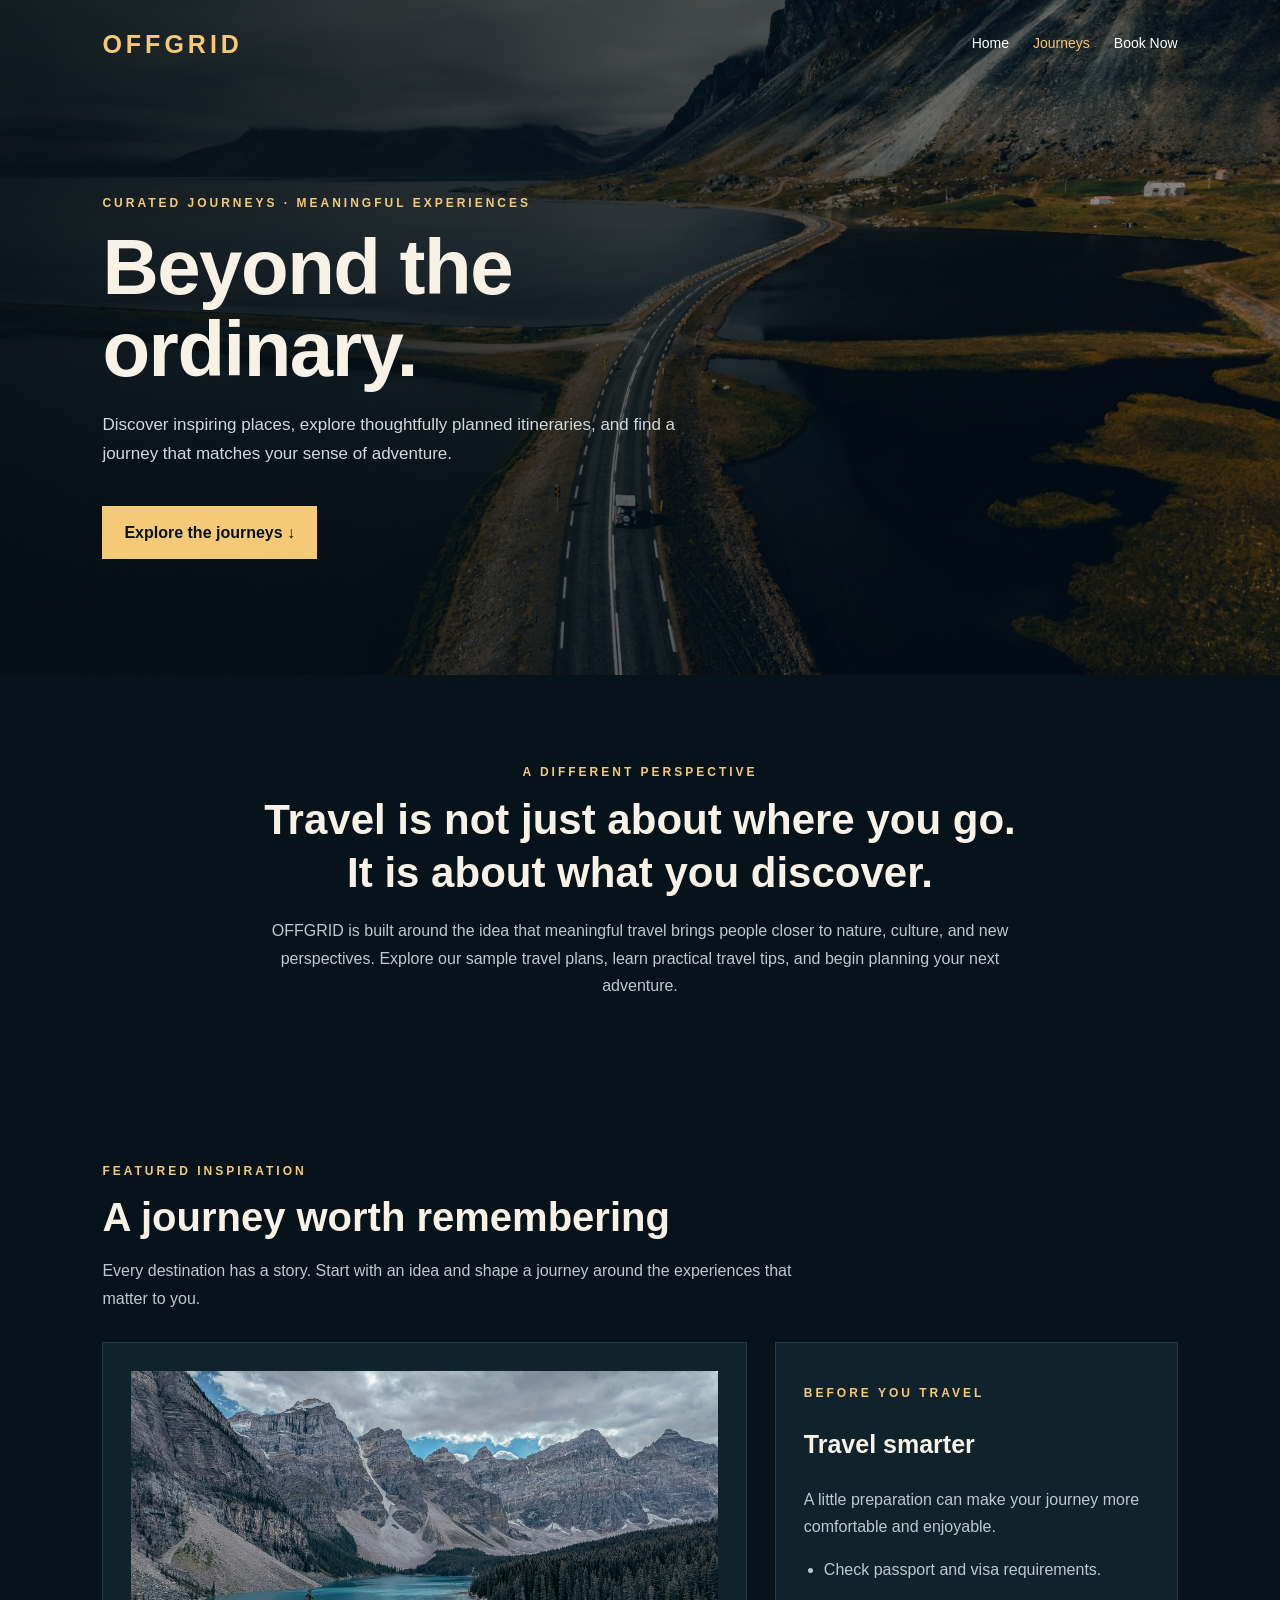
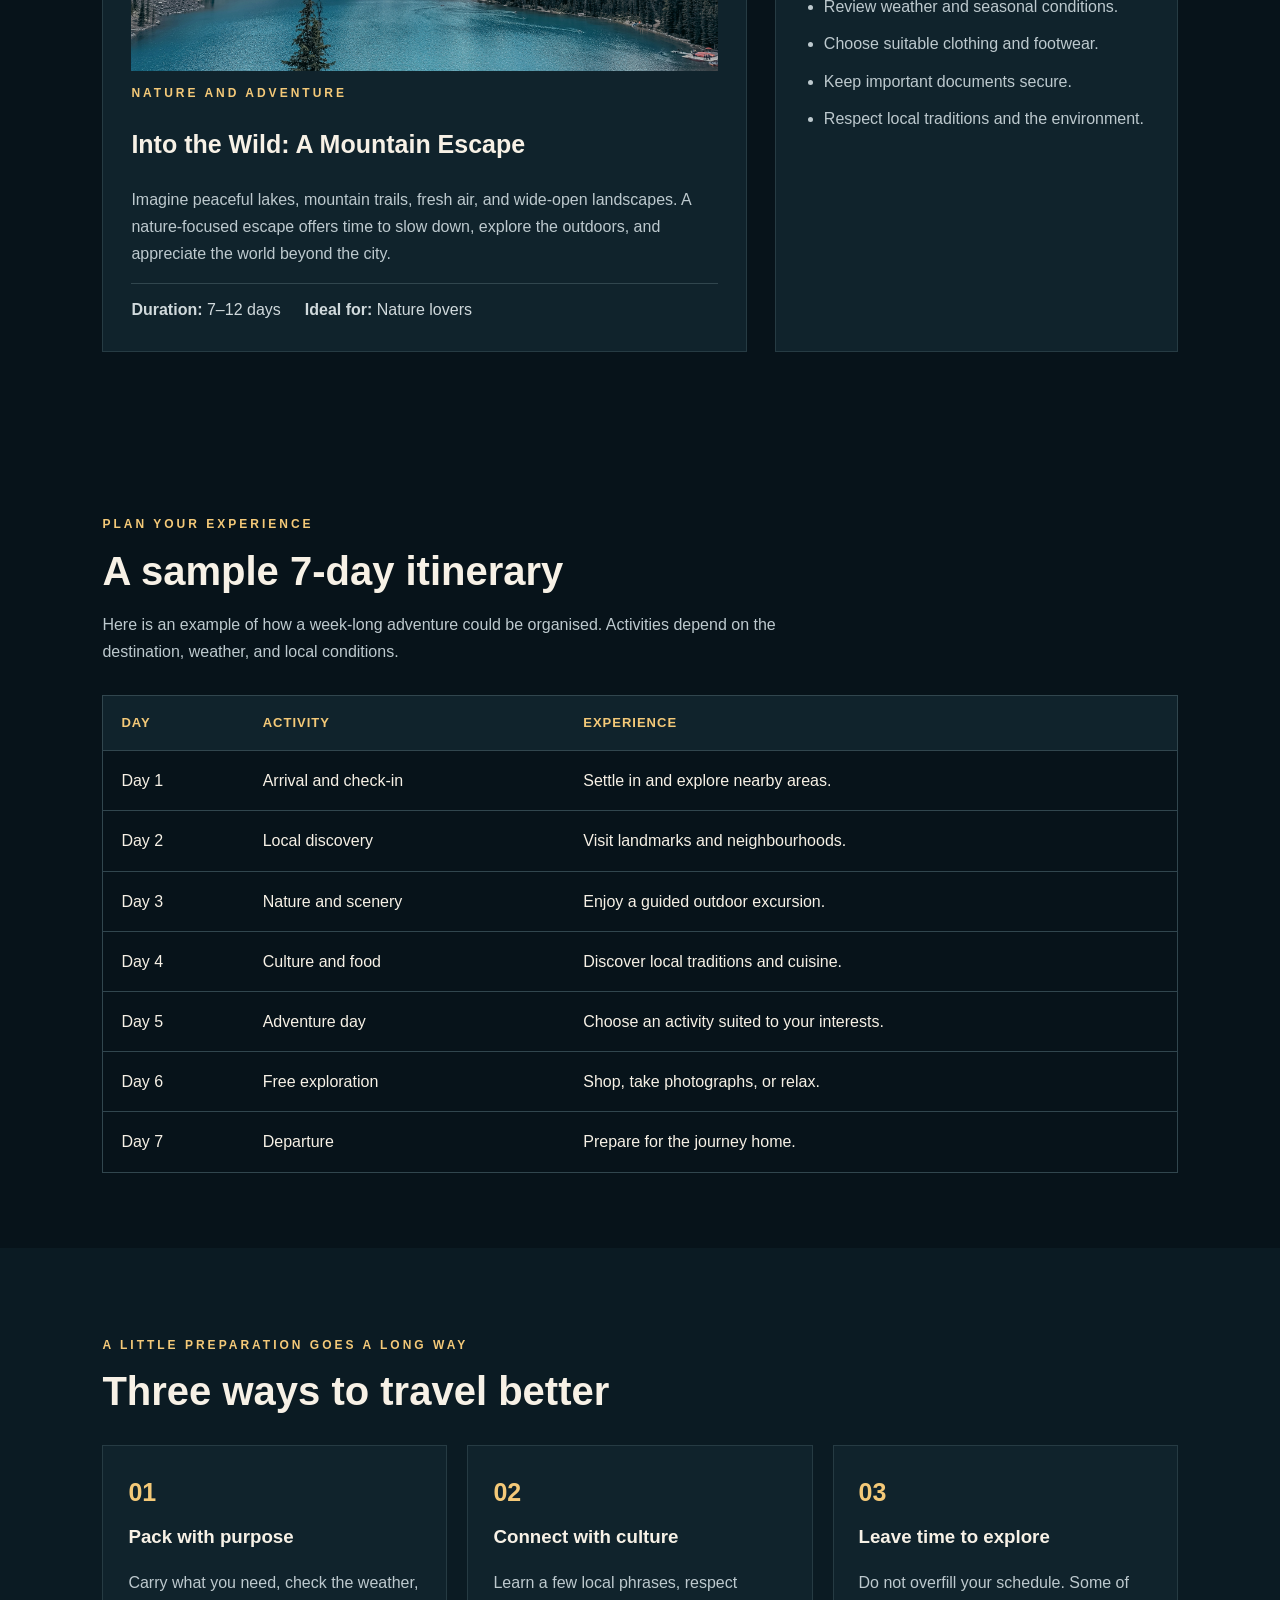
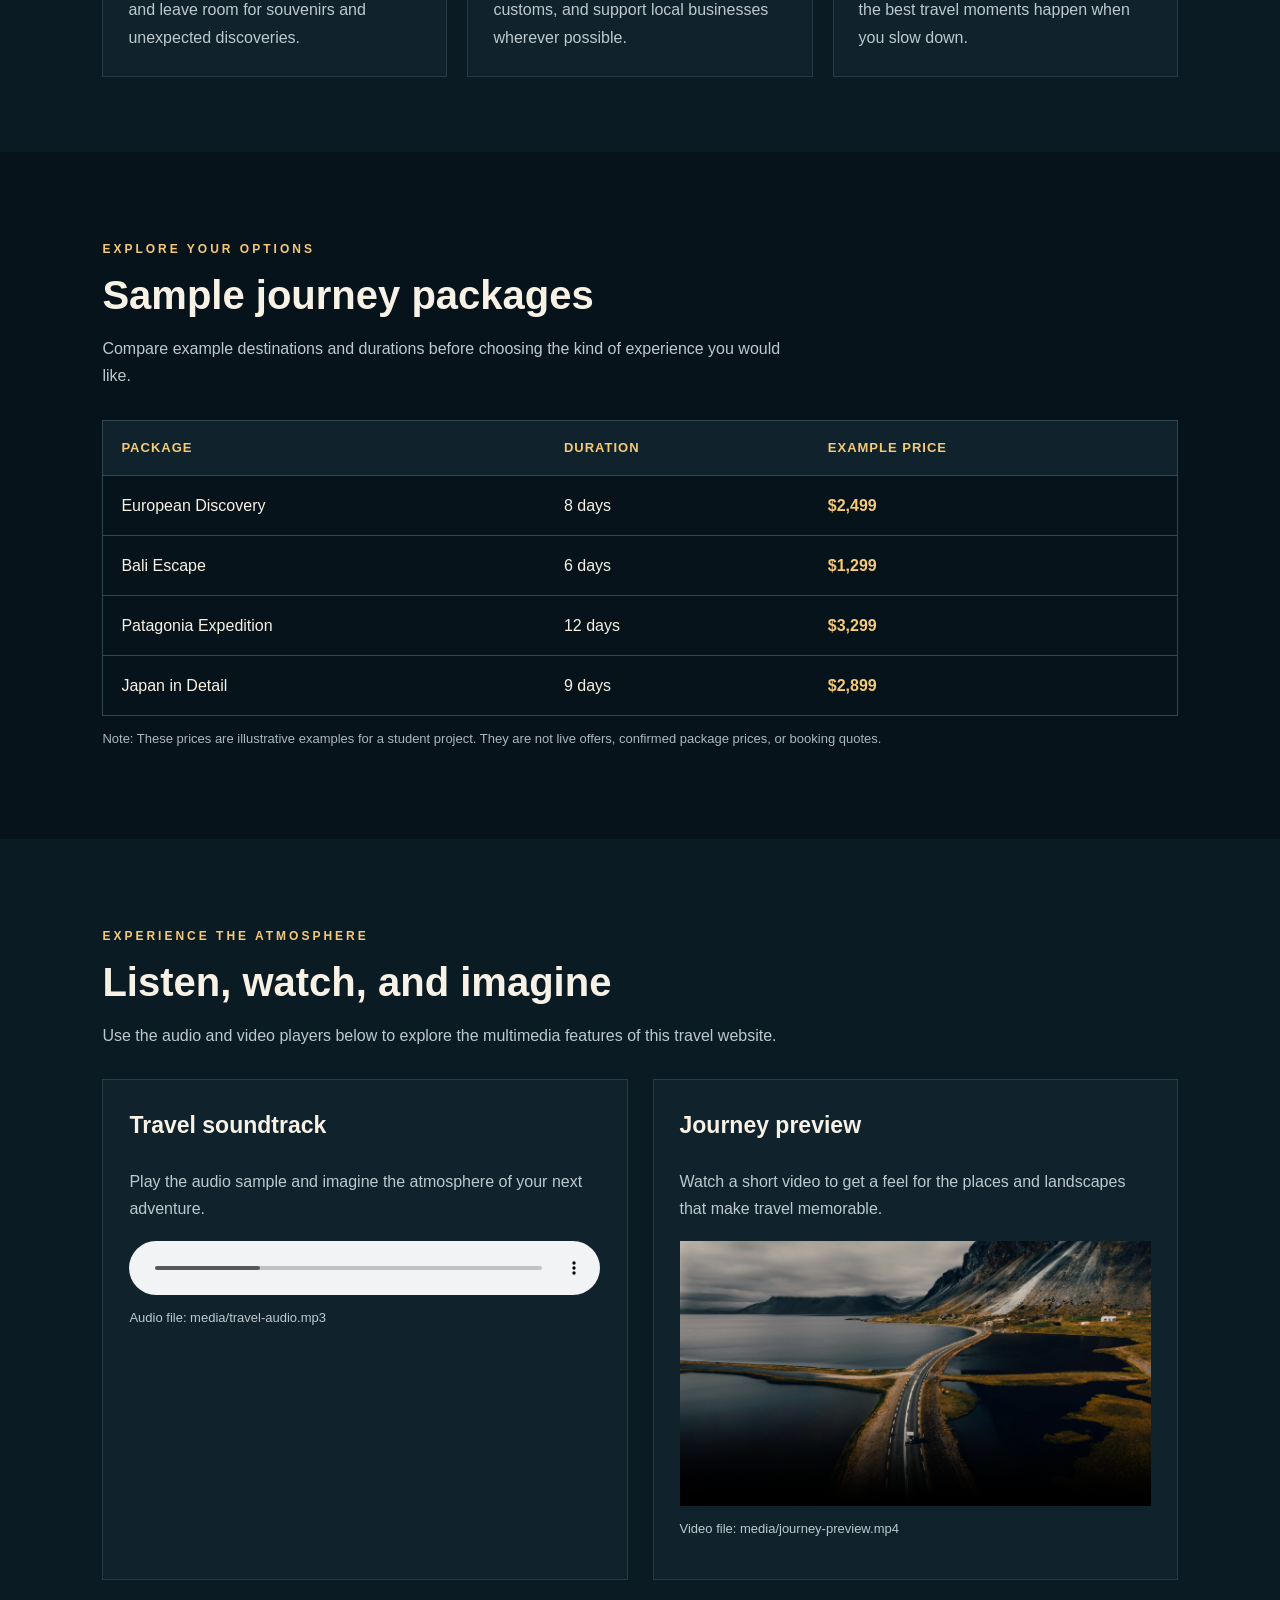
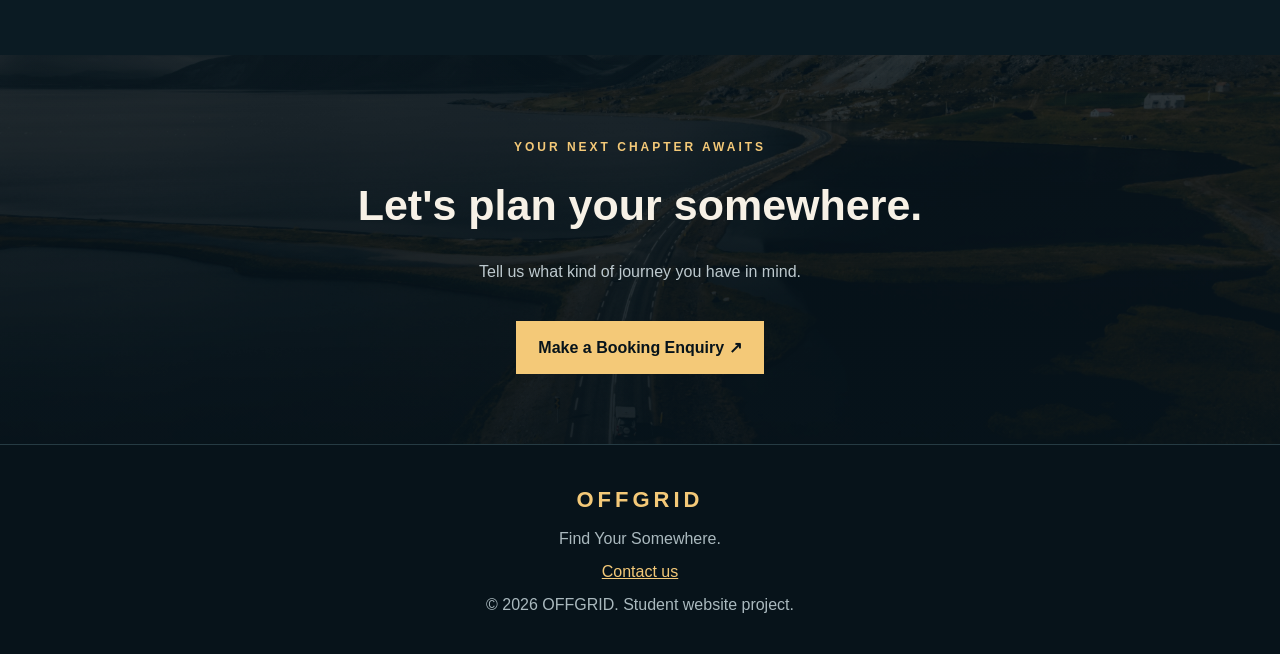
==== information.html @ f434544b "Upload OFFGRID website" ====
<!DOCTYPE html>
<html lang="en">
<head>
  <meta charset="UTF-8">
  <meta name="viewport" content="width=device-width, initial-scale=1.0">
  <meta name="description" content="Explore OFFGRID travel itineraries, destination guides, sample prices, and travel inspiration.">
  <title>OFFGRID | Curated Journeys</title>

  <style>
    /* ===== GENERAL STYLES ===== */
    * {
      box-sizing: border-box;
    }

    html {
      scroll-behavior: smooth;
    }

    body {
      margin: 0;
      background: #07131a;
      color: #f7f1e6;
      font-family: Arial, sans-serif;
      line-height: 1.7;
    }

    img {
      display: block;
      max-width: 100%;
    }

    a {
      color: #f4c978;
    }

    a:focus-visible,
    button:focus-visible,
    audio:focus-visible,
    video:focus-visible {
      outline: 2px solid #f4c978;
      outline-offset: 4px;
    }

    .container {
      width: min(1100px, 84%);
      margin-inline: auto;
    }

    .eyebrow {
      color: #f4c978;
      font-size: 12px;
      font-weight: bold;
      letter-spacing: 3px;
      text-transform: uppercase;
    }

    .muted {
      color: #bdc9ce;
    }

    .section {
      padding: 75px 0;
    }

    .section-heading {
      max-width: 700px;
      margin-bottom: 30px;
    }

    .section-heading h2 {
      margin: 8px 0 12px;
      font-size: clamp(28px, 4vw, 40px);
      line-height: 1.2;
    }

    /* ===== HEADER AND NAVIGATION ===== */
    .site-header {
      position: absolute;
      z-index: 5;
      top: 0;
      left: 0;
      width: 100%;
      padding: 23px 8%;
      display: flex;
      justify-content: space-between;
      align-items: center;
      gap: 24px;
    }

    .brand {
      color: #f4c978;
      text-decoration: none;
      font-size: 25px;
      font-weight: bold;
      letter-spacing: 4px;
      white-space: nowrap;
    }

    .main-nav {
      display: flex;
      flex-wrap: wrap;
      gap: 24px;
    }

    .main-nav a {
      color: #ffffff;
      text-decoration: none;
      font-size: 14px;
      transition: color 0.2s ease;
    }

    .main-nav a:hover,
    .main-nav a.active {
      color: #f4c978;
    }

    /* ===== HERO ===== */
    .hero {
      min-height: 570px;
      min-height: 75svh;
      padding: 140px 8% 75px;
      display: flex;
      align-items: center;
      background:
        linear-gradient(90deg, rgba(4, 15, 21, 0.92), rgba(4, 15, 21, 0.35)),
        url("media/hero.jpg") center / cover no-repeat;
    }

    .hero-content {
      width: min(720px, 100%);
    }

    .hero h1 {
      max-width: 700px;
      margin: 12px 0 20px;
      font-size: clamp(42px, 7vw, 78px);
      line-height: 1.06;
      letter-spacing: -1.5px;
    }

    .hero-description {
      max-width: 580px;
      color: #d0d9dc;
      font-size: 17px;
    }

    .button-link {
      display: inline-block;
      margin-top: 20px;
      padding: 13px 22px;
      background: #f4c978;
      color: #07131a;
      font-weight: bold;
      text-decoration: none;
      transition: background 0.2s ease;
    }

    .button-link:hover {
      background: #ffdc9b;
    }

    /* ===== INTRODUCTION ===== */
    .intro {
      text-align: center;
    }

    .intro h2 {
      max-width: 780px;
      margin: 12px auto;
      font-size: clamp(28px, 4vw, 42px);
      line-height: 1.25;
    }

    .intro p:last-child {
      max-width: 760px;
      margin: 18px auto 0;
    }

    /* ===== FEATURED JOURNEY ===== */
    .feature-layout {
      display: grid;
      grid-template-columns: minmax(0, 1.6fr) minmax(240px, 1fr);
      gap: 28px;
      align-items: stretch;
    }

    .feature-card,
    .travel-notes {
      min-width: 0;
      padding: 28px;
      background: #10232c;
      border: 1px solid #263b43;
    }

    .feature-card img {
      width: 100%;
      height: 300px;
      object-fit: cover;
    }

    .feature-card h3,
    .travel-notes h3 {
      font-size: 25px;
      line-height: 1.3;
    }

    .feature-details {
      display: flex;
      flex-wrap: wrap;
      gap: 12px 24px;
      padding-top: 12px;
      border-top: 1px solid #31464e;
      color: #d0d9dc;
    }

    .travel-notes ul {
      padding-left: 20px;
    }

    .travel-notes li {
      margin-bottom: 10px;
      color: #bdc9ce;
    }

    /* ===== ITINERARY TABLE ===== */
    .table-wrap {
      width: 100%;
      overflow-x: auto;
      border: 1px solid #31464e;
    }

    table {
      width: 100%;
      border-collapse: collapse;
      text-align: left;
    }

    .itinerary-table {
      min-width: 580px;
    }

    th,
    td {
      padding: 16px 18px;
      border-bottom: 1px solid #31464e;
    }

    th {
      background: #10232c;
      color: #f4c978;
      font-size: 13px;
      letter-spacing: 1px;
      text-transform: uppercase;
    }

    tbody tr:last-child td {
      border-bottom: none;
    }

    tbody tr:hover {
      background: #10232c;
    }

    /* ===== TRAVEL TIPS ===== */
    .tips-section {
      background: #0b1b23;
    }

    .tips-grid {
      display: grid;
      grid-template-columns: repeat(3, minmax(0, 1fr));
      gap: 20px;
    }

    .tip-card {
      padding: 25px;
      background: #10232c;
      border: 1px solid #263b43;
    }

    .tip-number {
      color: #f4c978;
      font-size: 25px;
      font-weight: bold;
    }

    .tip-card h3 {
      margin: 8px 0;
    }

    .tip-card p {
      margin-bottom: 0;
      color: #bdc9ce;
    }

    /* ===== SAMPLE PACKAGE PRICES ===== */
    .price-table {
      min-width: 540px;
    }

    .price {
      color: #f4c978;
      font-weight: bold;
      white-space: nowrap;
    }

    .price-note {
      color: #aab9be;
      font-size: 13px;
      margin-top: 12px;
    }

    /* ===== MULTIMEDIA ===== */
    .media-section {
      background: #0b1b23;
    }

    .media-grid {
      display: grid;
      grid-template-columns: repeat(2, minmax(0, 1fr));
      gap: 25px;
    }

    .media-card {
      min-width: 0;
      padding: 26px;
      background: #10232c;
      border: 1px solid #263b43;
    }

    .media-card h3 {
      margin-top: 0;
      font-size: 23px;
    }

    .media-card p {
      color: #bdc9ce;
    }

    audio,
    video {
      display: block;
      width: 100%;
      max-width: 100%;
      margin-top: 18px;
    }

    video {
      aspect-ratio: 16 / 9;
      background: #000000;
      object-fit: contain;
    }

    /* ===== FINAL CALL TO ACTION ===== */
    .booking-banner {
      padding: 70px 8%;
      text-align: center;
      background:
        linear-gradient(rgba(7, 19, 26, 0.82), rgba(7, 19, 26, 0.92)),
        url("media/hero.jpg") center / cover no-repeat;
    }

    .booking-banner h2 {
      margin: 12px 0;
      font-size: clamp(30px, 4vw, 43px);
    }

    .booking-banner p:not(.eyebrow) {
      color: #bdc9ce;
    }

    /* ===== FOOTER ===== */
    .site-footer {
      padding: 30px 8%;
      text-align: center;
      border-top: 1px solid #263b43;
      color: #aab9be;
    }

    .footer-brand {
      color: #f4c978;
      font-size: 22px;
      font-weight: bold;
      letter-spacing: 4px;
    }

    .site-footer p {
      margin: 6px 0;
    }

    /* ===== RESPONSIVE DESIGN ===== */
    @media (max-width: 800px) {
      .container {
        width: 88%;
      }

      .feature-layout {
        grid-template-columns: 1fr;
      }

      .tips-grid {
        grid-template-columns: repeat(2, minmax(0, 1fr));
      }

      .site-header {
        padding-inline: 6%;
      }

      .main-nav {
        gap: 15px;
      }
    }

    @media (max-width: 560px) {
      .site-header {
        align-items: flex-start;
        flex-direction: column;
        gap: 12px;
      }

      .main-nav {
        gap: 16px;
      }

      .hero {
        min-height: 620px;
        padding: 155px 6% 60px;
      }

      .hero h1 {
        letter-spacing: -0.5px;
      }

      .section {
        padding: 48px 0;
      }

      .tips-grid,
      .media-grid {
        grid-template-columns: 1fr;
      }

      .feature-card,
      .travel-notes,
      .media-card {
        padding: 20px;
      }

      .feature-card img {
        height: 230px;
      }

      th,
      td {
        padding: 12px;
      }

      .booking-banner {
        padding: 50px 6%;
      }
    }

    @media (prefers-reduced-motion: reduce) {
      html {
        scroll-behavior: auto;
      }

      *,
      *::before,
      *::after {
        transition-duration: 0.01ms !important;
      }
    }
  </style>
</head>

<body>

  <!-- HEADER -->
  <header class="site-header">
    <a href="index.html" class="brand">OFFGRID</a>

    <nav class="main-nav" aria-label="Main navigation">
      <a href="index.html">Home</a>
      <a href="information.html" class="active" aria-current="page">Journeys</a>
      <a href="registration.html">Book Now</a>
    </nav>
  </header>

  <main>

    <!-- HERO SECTION -->
    <section class="hero">
      <div class="hero-content">
        <p class="eyebrow">Curated journeys · Meaningful experiences</p>
        <h1>Beyond the ordinary.</h1>
        <p class="hero-description">
          Discover inspiring places, explore thoughtfully planned itineraries,
          and find a journey that matches your sense of adventure.
        </p>
        <a href="#journeys" class="button-link">Explore the journeys ↓</a>
      </div>
    </section>

    <!-- INTRODUCTION -->
    <section class="section intro">
      <div class="container">
        <p class="eyebrow">A different perspective</p>
        <h2>Travel is not just about where you go. It is about what you discover.</h2>
        <p class="muted">
          OFFGRID is built around the idea that meaningful travel brings people
          closer to nature, culture, and new perspectives. Explore our sample
          travel plans, learn practical travel tips, and begin planning your
          next adventure.
        </p>
      </div>
    </section>

    <!-- FEATURED JOURNEY AND TRAVEL ADVICE -->
    <section class="section" id="journeys">
      <div class="container">
        <div class="section-heading">
          <p class="eyebrow">Featured inspiration</p>
          <h2>A journey worth remembering</h2>
          <p class="muted">
            Every destination has a story. Start with an idea and shape a
            journey around the experiences that matter to you.
          </p>
        </div>

        <div class="feature-layout">
          <article class="feature-card">
            <img
              src="media/banff.jpg"
              alt="Mountain peaks and a beautiful alpine lake"
              loading="lazy"
            >

            <p class="eyebrow">Nature and adventure</p>
            <h3>Into the Wild: A Mountain Escape</h3>

            <p class="muted">
              Imagine peaceful lakes, mountain trails, fresh air, and wide-open
              landscapes. A nature-focused escape offers time to slow down,
              explore the outdoors, and appreciate the world beyond the city.
            </p>

            <div class="feature-details">
              <span><strong>Duration:</strong> 7–12 days</span>
              <span><strong>Ideal for:</strong> Nature lovers</span>
            </div>
          </article>

          <aside class="travel-notes">
            <p class="eyebrow">Before you travel</p>
            <h3>Travel smarter</h3>

            <p class="muted">
              A little preparation can make your journey more comfortable
              and enjoyable.
            </p>

            <ul>
              <li>Check passport and visa requirements.</li>
              <li>Review weather and seasonal conditions.</li>
              <li>Choose suitable clothing and footwear.</li>
              <li>Keep important documents secure.</li>
              <li>Respect local traditions and the environment.</li>
            </ul>
          </aside>
        </div>
      </div>
    </section>

    <!-- ITINERARY -->
    <section class="section">
      <div class="container">
        <div class="section-heading">
          <p class="eyebrow">Plan your experience</p>
          <h2>A sample 7-day itinerary</h2>
          <p class="muted">
            Here is an example of how a week-long adventure could be organised.
            Activities depend on the destination, weather, and local conditions.
          </p>
        </div>

        <div class="table-wrap">
          <table class="itinerary-table">
            <thead>
              <tr>
                <th scope="col">Day</th>
                <th scope="col">Activity</th>
                <th scope="col">Experience</th>
              </tr>
            </thead>

            <tbody>
              <tr>
                <td>Day 1</td>
                <td>Arrival and check-in</td>
                <td>Settle in and explore nearby areas.</td>
              </tr>
              <tr>
                <td>Day 2</td>
                <td>Local discovery</td>
                <td>Visit landmarks and neighbourhoods.</td>
              </tr>
              <tr>
                <td>Day 3</td>
                <td>Nature and scenery</td>
                <td>Enjoy a guided outdoor excursion.</td>
              </tr>
              <tr>
                <td>Day 4</td>
                <td>Culture and food</td>
                <td>Discover local traditions and cuisine.</td>
              </tr>
              <tr>
                <td>Day 5</td>
                <td>Adventure day</td>
                <td>Choose an activity suited to your interests.</td>
              </tr>
              <tr>
                <td>Day 6</td>
                <td>Free exploration</td>
                <td>Shop, take photographs, or relax.</td>
              </tr>
              <tr>
                <td>Day 7</td>
                <td>Departure</td>
                <td>Prepare for the journey home.</td>
              </tr>
            </tbody>
          </table>
        </div>
      </div>
    </section>

    <!-- TRAVEL TIPS -->
    <section class="section tips-section">
      <div class="container">
        <div class="section-heading">
          <p class="eyebrow">A little preparation goes a long way</p>
          <h2>Three ways to travel better</h2>
        </div>

        <div class="tips-grid">
          <article class="tip-card">
            <span class="tip-number">01</span>
            <h3>Pack with purpose</h3>
            <p>
              Carry what you need, check the weather, and leave room for
              souvenirs and unexpected discoveries.
            </p>
          </article>

          <article class="tip-card">
            <span class="tip-number">02</span>
            <h3>Connect with culture</h3>
            <p>
              Learn a few local phrases, respect customs, and support local
              businesses wherever possible.
            </p>
          </article>

          <article class="tip-card">
            <span class="tip-number">03</span>
            <h3>Leave time to explore</h3>
            <p>
              Do not overfill your schedule. Some of the best travel moments
              happen when you slow down.
            </p>
          </article>
        </div>
      </div>
    </section>

    <!-- SAMPLE PRICING TABLE -->
    <section class="section">
      <div class="container">
        <div class="section-heading">
          <p class="eyebrow">Explore your options</p>
          <h2>Sample journey packages</h2>
          <p class="muted">
            Compare example destinations and durations before choosing the
            kind of experience you would like.
          </p>
        </div>

        <div class="table-wrap">
          <table class="price-table">
            <thead>
              <tr>
                <th scope="col">Package</th>
                <th scope="col">Duration</th>
                <th scope="col">Example price</th>
              </tr>
            </thead>

            <tbody>
              <tr>
                <td>European Discovery</td>
                <td>8 days</td>
                <td class="price">$2,499</td>
              </tr>
              <tr>
                <td>Bali Escape</td>
                <td>6 days</td>
                <td class="price">$1,299</td>
              </tr>
              <tr>
                <td>Patagonia Expedition</td>
                <td>12 days</td>
                <td class="price">$3,299</td>
              </tr>
              <tr>
                <td>Japan in Detail</td>
                <td>9 days</td>
                <td class="price">$2,899</td>
              </tr>
            </tbody>
          </table>
        </div>

        <p class="price-note">
          Note: These prices are illustrative examples for a student project.
          They are not live offers, confirmed package prices, or booking quotes.
        </p>
      </div>
    </section>

    <!-- AUDIO AND VIDEO -->
    <section class="section media-section">
      <div class="container">
        <div class="section-heading">
          <p class="eyebrow">Experience the atmosphere</p>
          <h2>Listen, watch, and imagine</h2>
          <p class="muted">
            Use the audio and video players below to explore the multimedia
            features of this travel website.
          </p>
        </div>

        <div class="media-grid">
          <article class="media-card">
            <h3>Travel soundtrack</h3>
            <p>
              Play the audio sample and imagine the atmosphere of your next
              adventure.
            </p>

            <audio controls preload="metadata">
              <source src="media/travel-audio.mp3" type="audio/mpeg">
              Your browser does not support the audio element.
            </audio>

            <p class="price-note">
              Audio file: media/travel-audio.mp3
            </p>
          </article>

          <article class="media-card">
            <h3>Journey preview</h3>
            <p>
              Watch a short video to get a feel for the places and landscapes
              that make travel memorable.
            </p>

            <video controls preload="metadata" poster="media/hero.jpg">
              <source src="media/journey-preview.mp4" type="video/mp4">
              Your browser does not support the video element.
            </video>

            <p class="price-note">
              Video file: media/journey-preview.mp4
            </p>
          </article>
        </div>
      </div>
    </section>

    <!-- BOOKING CALL TO ACTION -->
    <section class="booking-banner">
      <p class="eyebrow">Your next chapter awaits</p>
      <h2>Let's plan your somewhere.</h2>
      <p>Tell us what kind of journey you have in mind.</p>
      <a href="registration.html" class="button-link">
        Make a Booking Enquiry ↗
      </a>
    </section>

  </main>

  <!-- FOOTER -->
  <footer class="site-footer">
    <p class="footer-brand">OFFGRID</p>
    <p>Find Your Somewhere.</p>
    <p>
      <a href="mailto:hello@offgrid.example">Contact us</a>
    </p>
    <p>© 2026 OFFGRID. Student website project.</p>
  </footer>

</body>
</html>
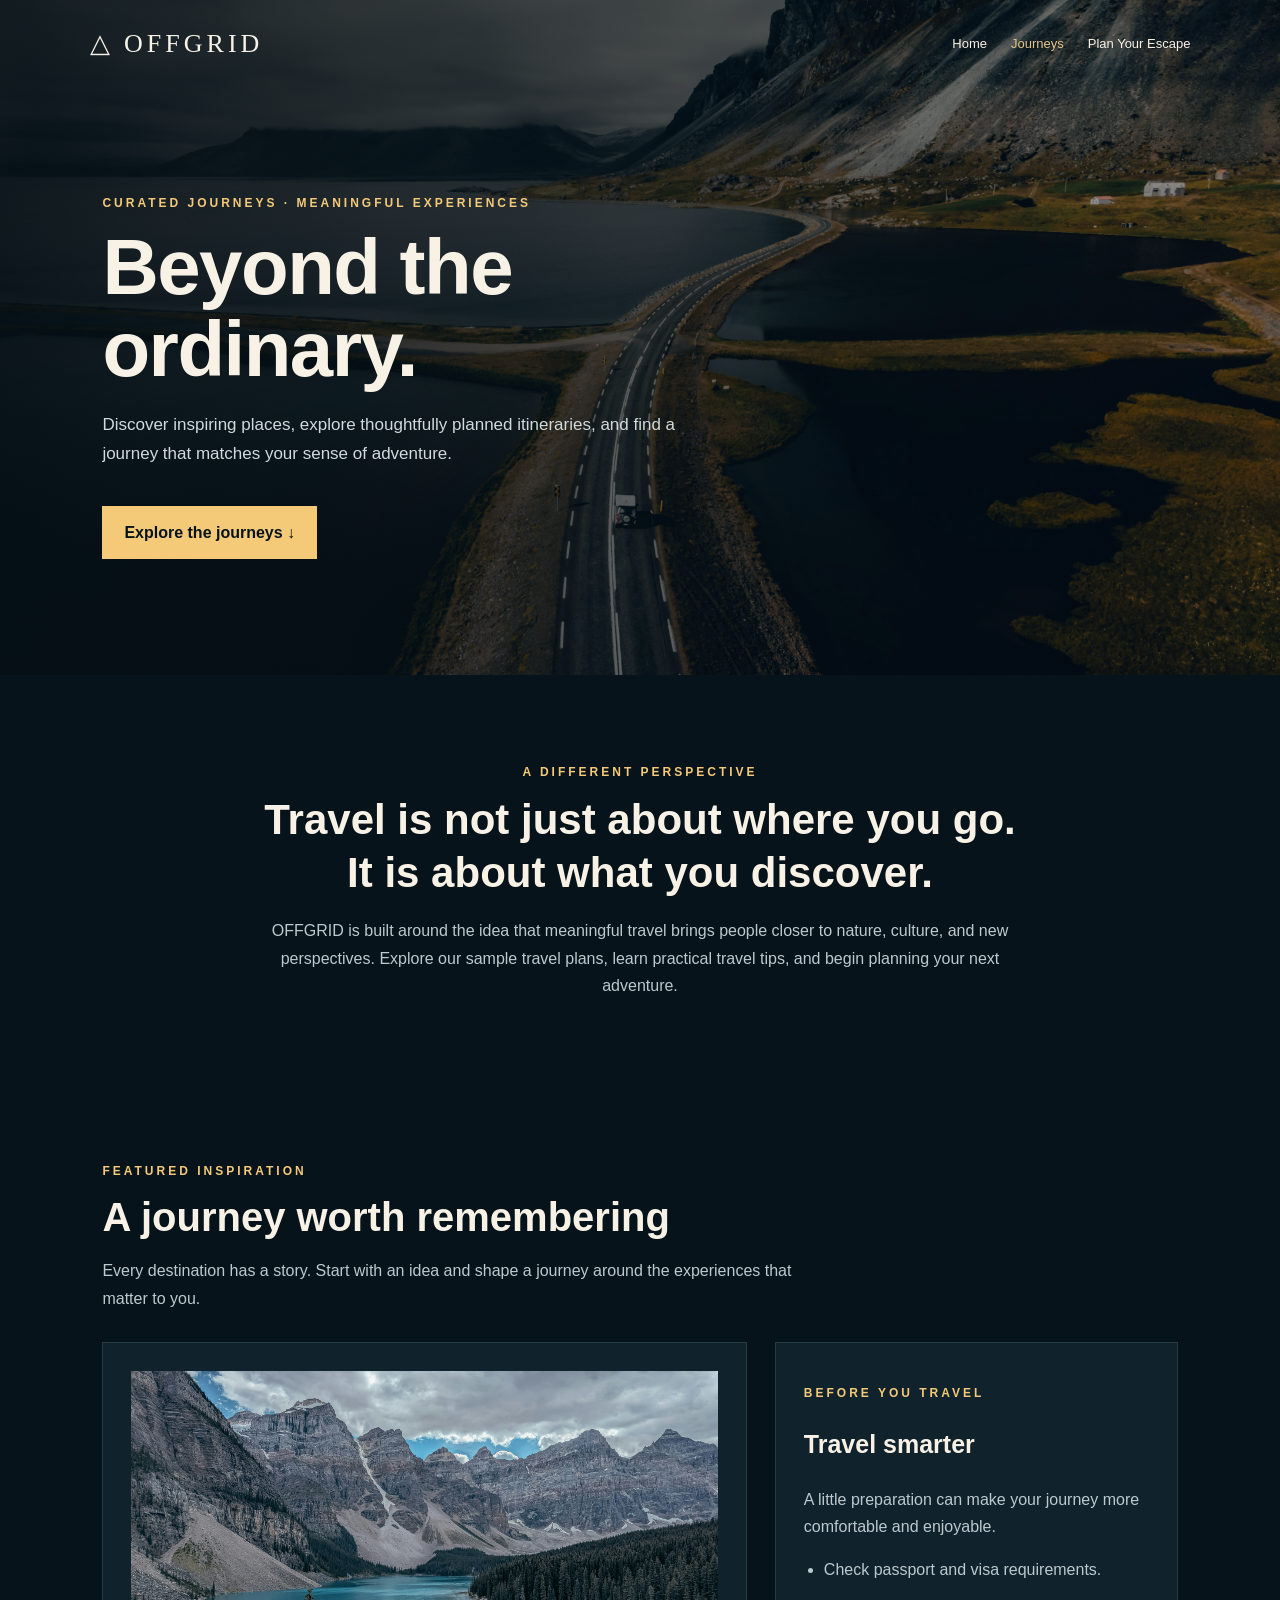
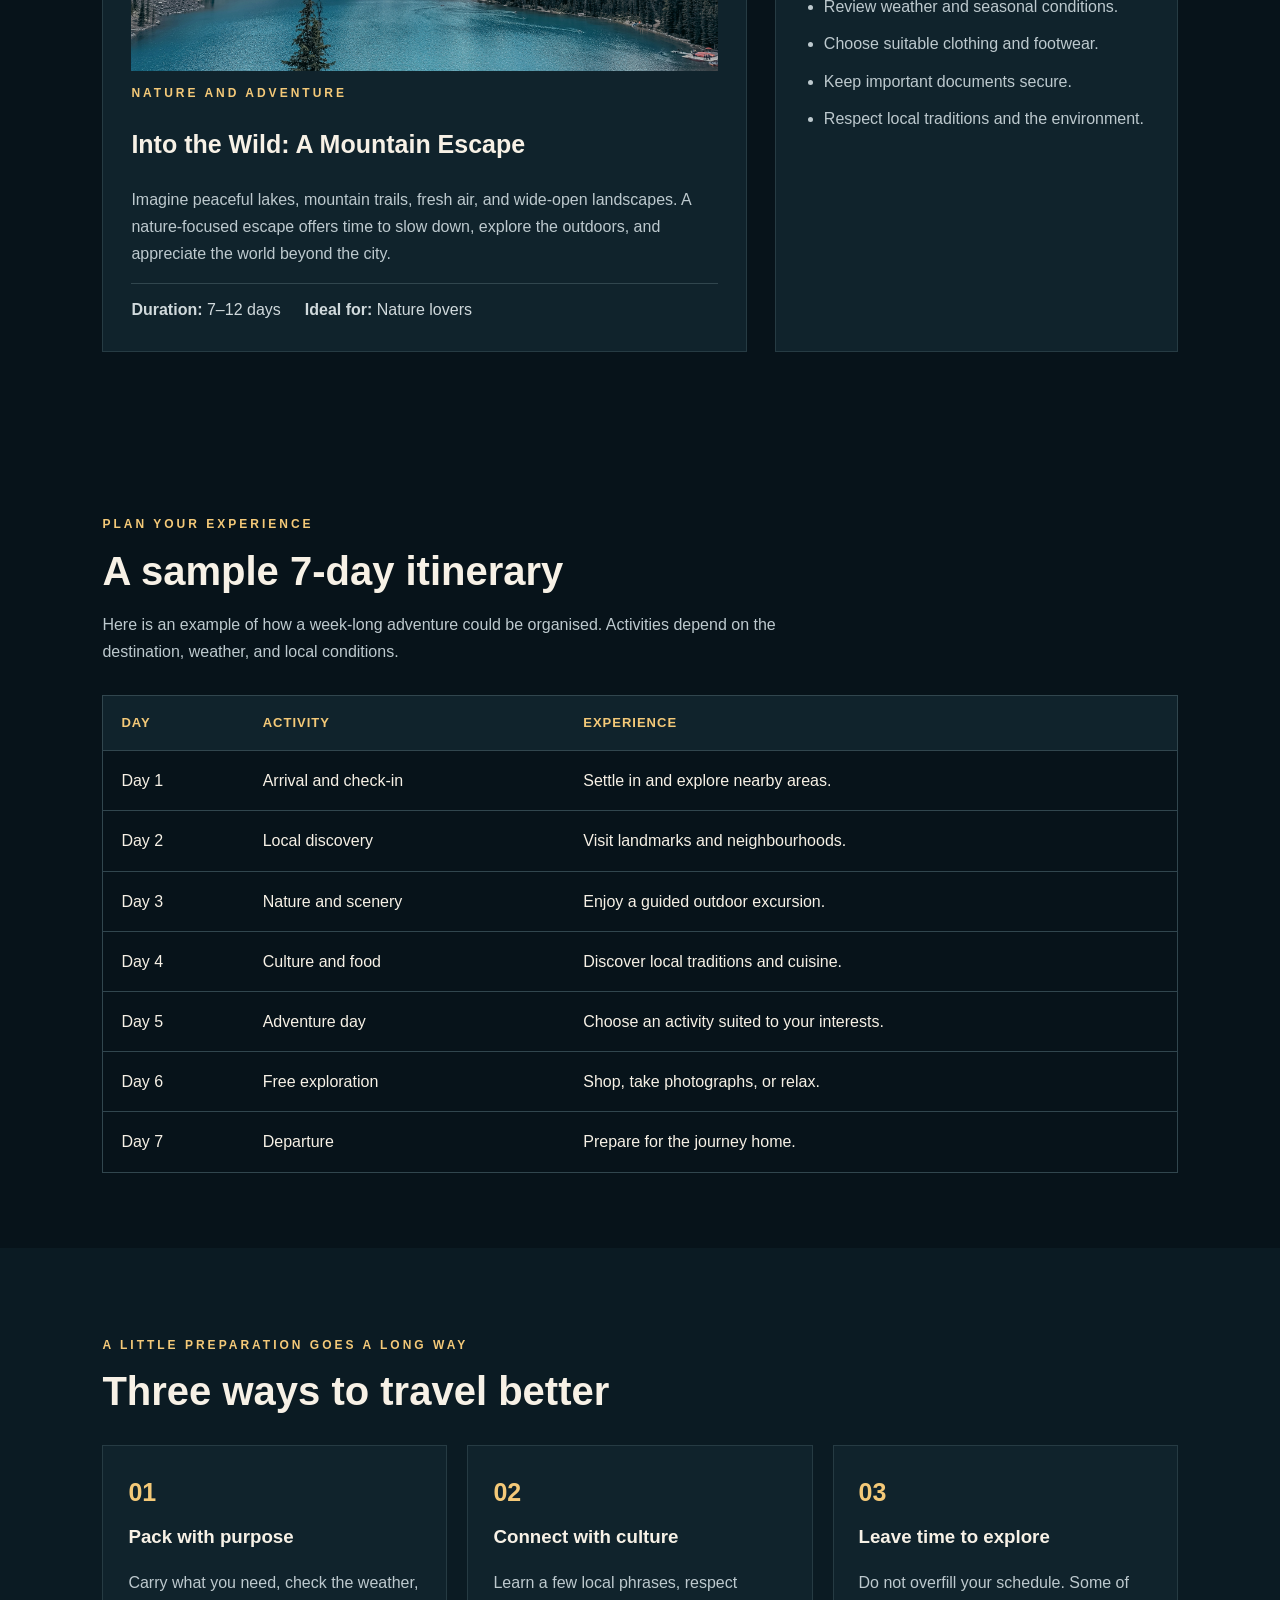
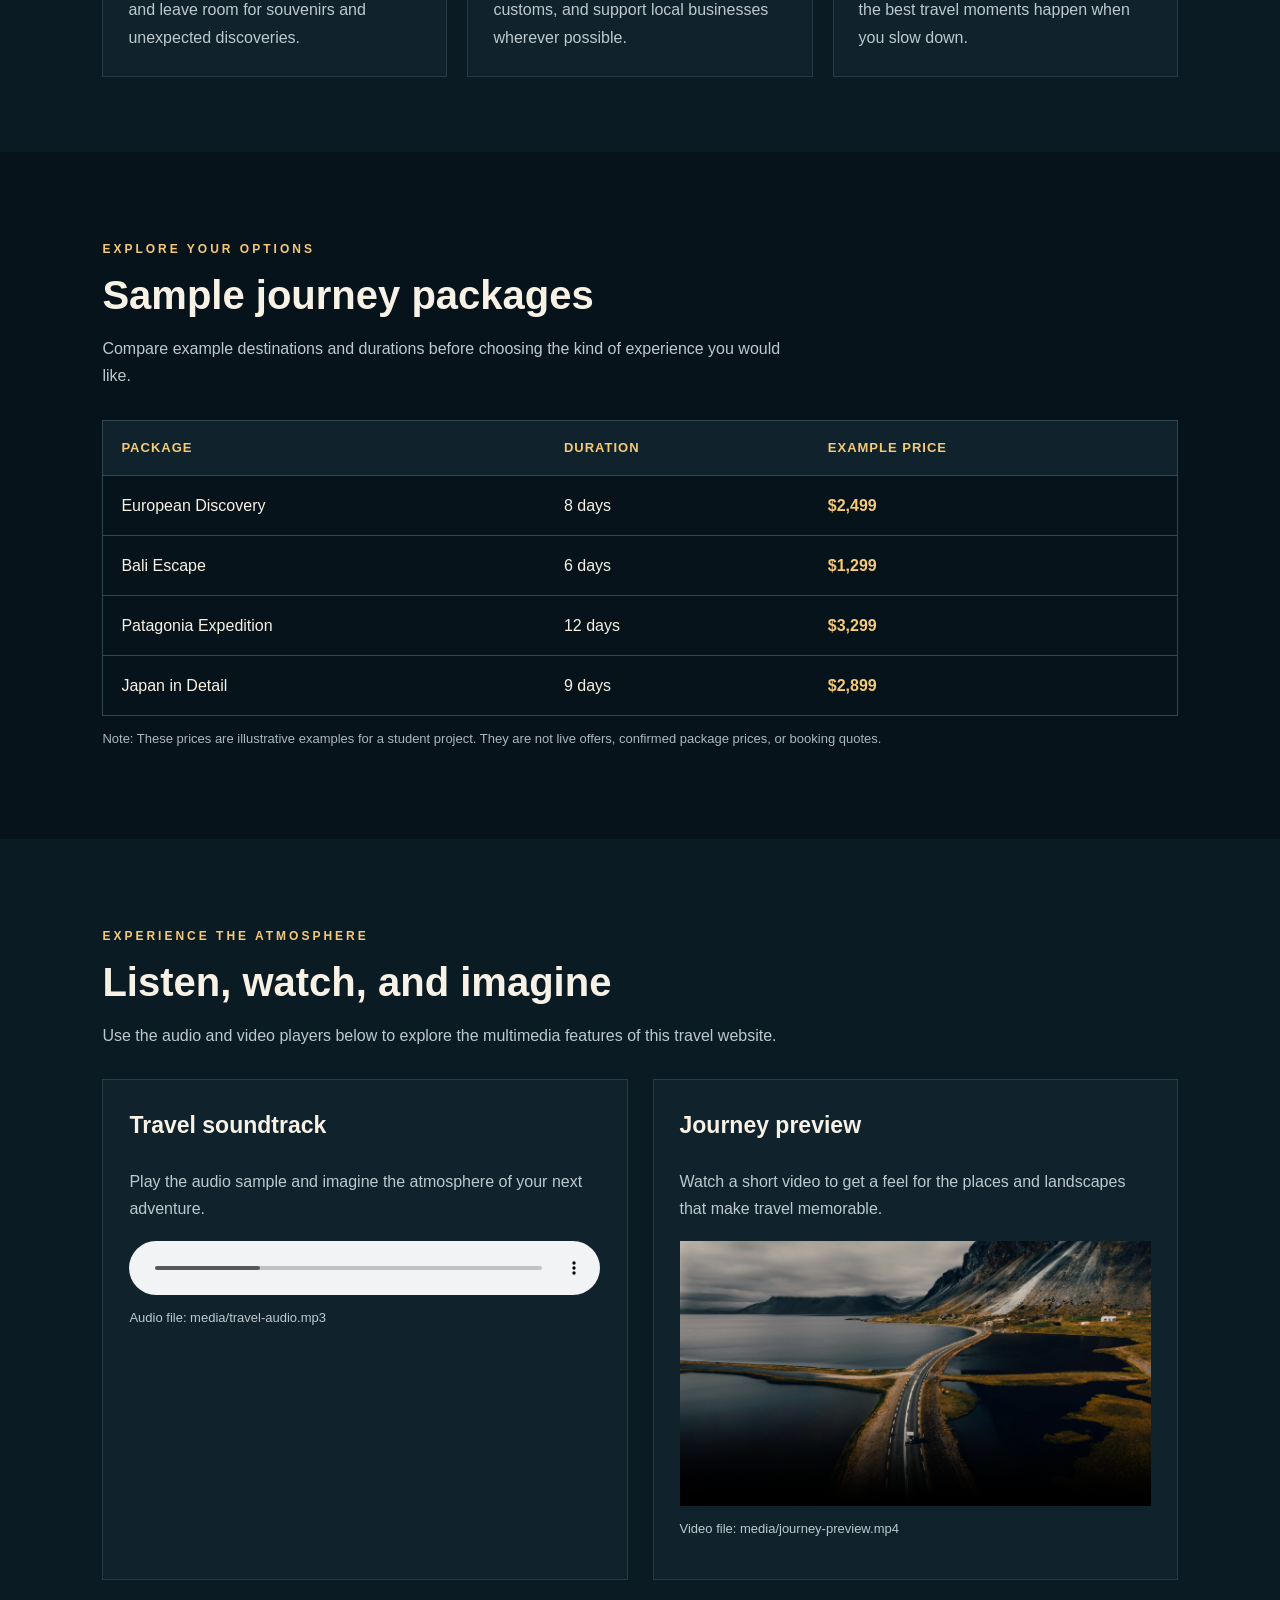
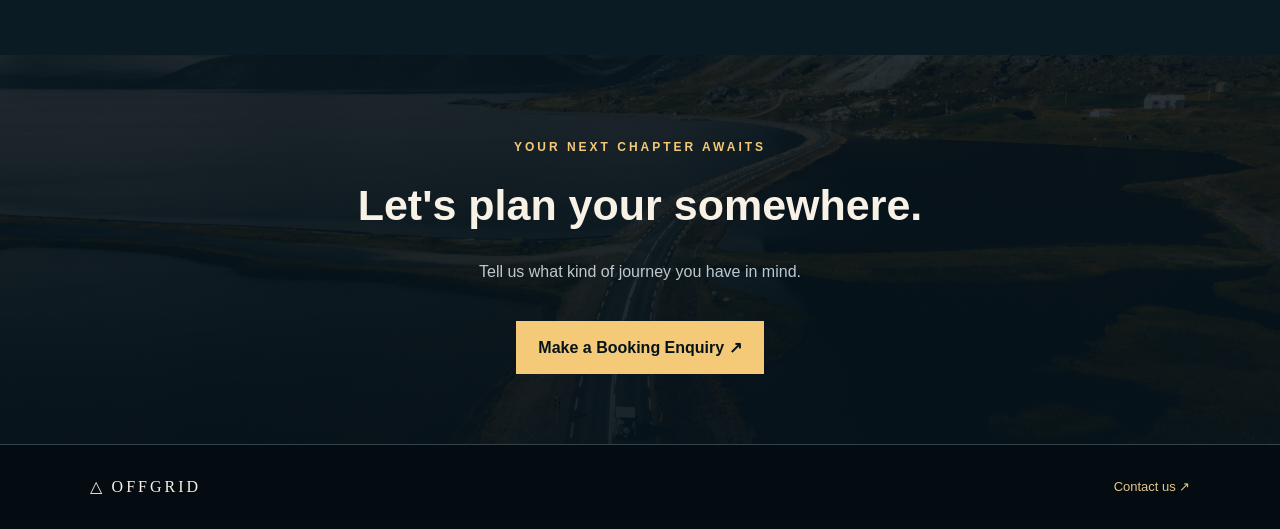
==== commit 4da27c2b: "Update OFFGRID website" ====
--- a/information.html
+++ b/information.html
@@ -75,45 +75,49 @@
     }
 
     /* ===== HEADER AND NAVIGATION ===== */
-    .site-header {
-      position: absolute;
-      z-index: 5;
-      top: 0;
-      left: 0;
-      width: 100%;
-      padding: 23px 8%;
-      display: flex;
-      justify-content: space-between;
-      align-items: center;
-      gap: 24px;
-    }
-
-    .brand {
-      color: #f4c978;
-      text-decoration: none;
-      font-size: 25px;
-      font-weight: bold;
-      letter-spacing: 4px;
-      white-space: nowrap;
-    }
-
-    .main-nav {
-      display: flex;
-      flex-wrap: wrap;
-      gap: 24px;
-    }
-
-    .main-nav a {
-      color: #ffffff;
-      text-decoration: none;
-      font-size: 14px;
-      transition: color 0.2s ease;
-    }
-
-    .main-nav a:hover,
-    .main-nav a.active {
-      color: #f4c978;
-    }
+    
+.site-header {
+  position: absolute;
+  top: 0;
+  left: 0;
+  width: 100%;
+  box-sizing: border-box;
+  padding: 22px 7%;
+  background: transparent;
+  display: flex;
+  justify-content: space-between;
+  align-items: center;
+  flex-wrap: wrap;
+  gap: 14px 20px;
+  z-index: 10;
+}
+
+.brand {
+  font-family: Georgia, serif;
+  font-size: 26px;
+  font-weight: normal;
+  letter-spacing: 4px;
+  color: #f7f1e6;
+  text-decoration: none;
+}
+
+.main-nav {
+  display: flex;
+  gap: 12px 24px;
+  flex-wrap: wrap;
+}
+
+.main-nav a {
+  color: #f7f1e6;
+  text-decoration: none;
+  font-size: 13px;
+}
+
+.main-nav a.active {
+  color: #e6c58b;
+}
+
+    
 
     /* ===== HERO ===== */
     .hero {
@@ -372,17 +376,21 @@
 
     /* ===== FOOTER ===== */
     .site-footer {
-      padding: 30px 8%;
-      text-align: center;
-      border-top: 1px solid #263b43;
-      color: #aab9be;
+      padding:28px 7%;
+      background:#040c11;
+      border-top:1px solid #34434a;
+      display:flex;
+      justify-content:space-between;
+      align-items:center;gap:15px;
+      flex-wrap:wrap;
     }
 
     .footer-brand {
-      color: #f4c978;
+      color: #f7f1e6;
       font-size: 22px;
-      font-weight: bold;
-      letter-spacing: 4px;
+      font-family:Georgia,serif;
+      letter-spacing:3px;
+      text-decoration:none;
     }
 
     .site-footer p {
@@ -479,12 +487,12 @@
 
   <!-- HEADER -->
   <header class="site-header">
-    <a href="index.html" class="brand">OFFGRID</a>
+    <a href="index.html" class="brand">△ OFFGRID</a>
 
     <nav class="main-nav" aria-label="Main navigation">
       <a href="index.html">Home</a>
       <a href="information.html" class="active" aria-current="page">Journeys</a>
-      <a href="registration.html">Book Now</a>
+      <a href="registration.html">Plan Your Escape</a>
     </nav>
   </header>
 
@@ -793,14 +801,19 @@
   </main>
 
   <!-- FOOTER -->
-  <footer class="site-footer">
-    <p class="footer-brand">OFFGRID</p>
-    <p>Find Your Somewhere.</p>
-    <p>
-      <a href="mailto:hello@offgrid.example">Contact us</a>
-    </p>
-    <p>© 2026 OFFGRID. Student website project.</p>
-  </footer>
+  
+<footer style="padding:28px 7%;background:#040c11;border-top:1px solid #34434a;display:flex;justify-content:space-between;align-items:center;gap:15px;flex-wrap:wrap;">
+
+  <a href="index.html" style="font-family:Georgia,serif;letter-spacing:3px;color:#f7f1e6;text-decoration:none;">
+    △ OFFGRID
+  </a>
+
+  <a href="mailto:hello@offgrid.example" style="color:#e6c58b;font-size:13px;text-decoration:none;">
+    Contact us ↗
+  </a>
+
+</footer>
+
 
 </body>
 </html>
